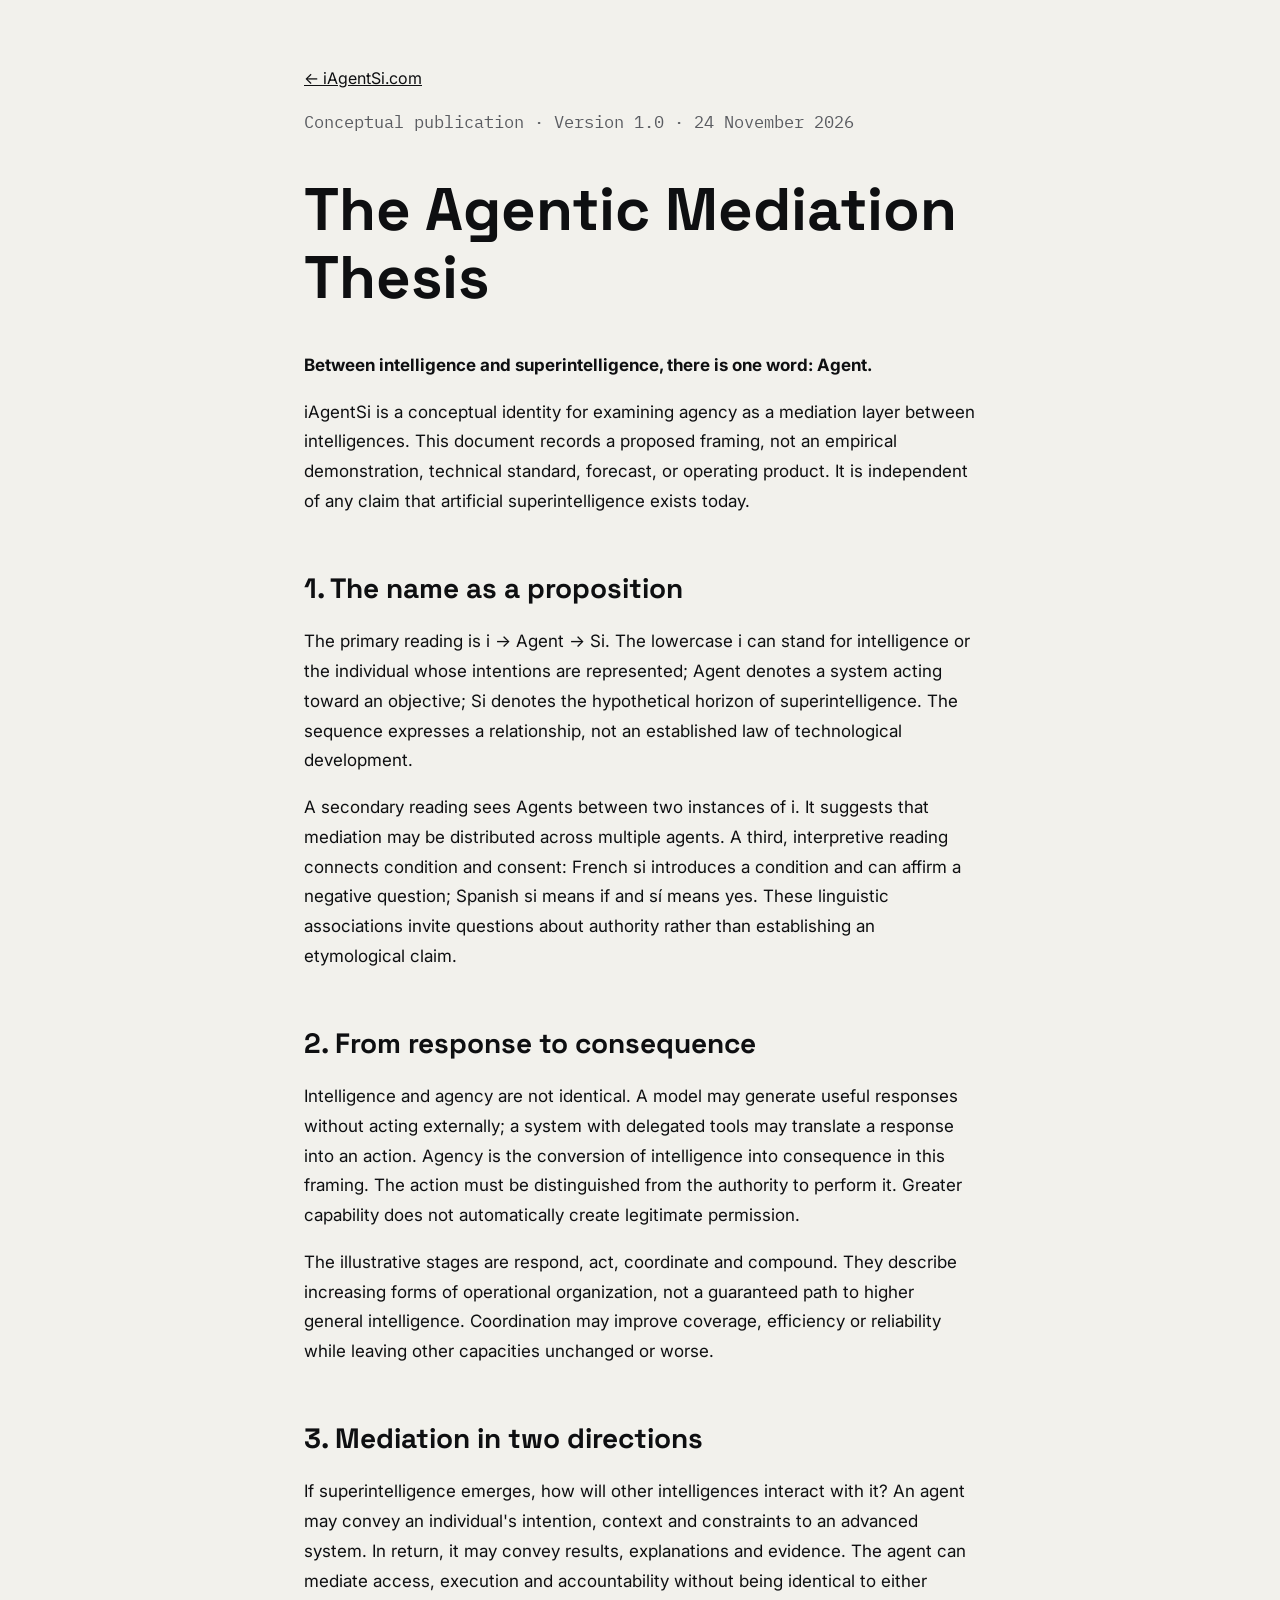
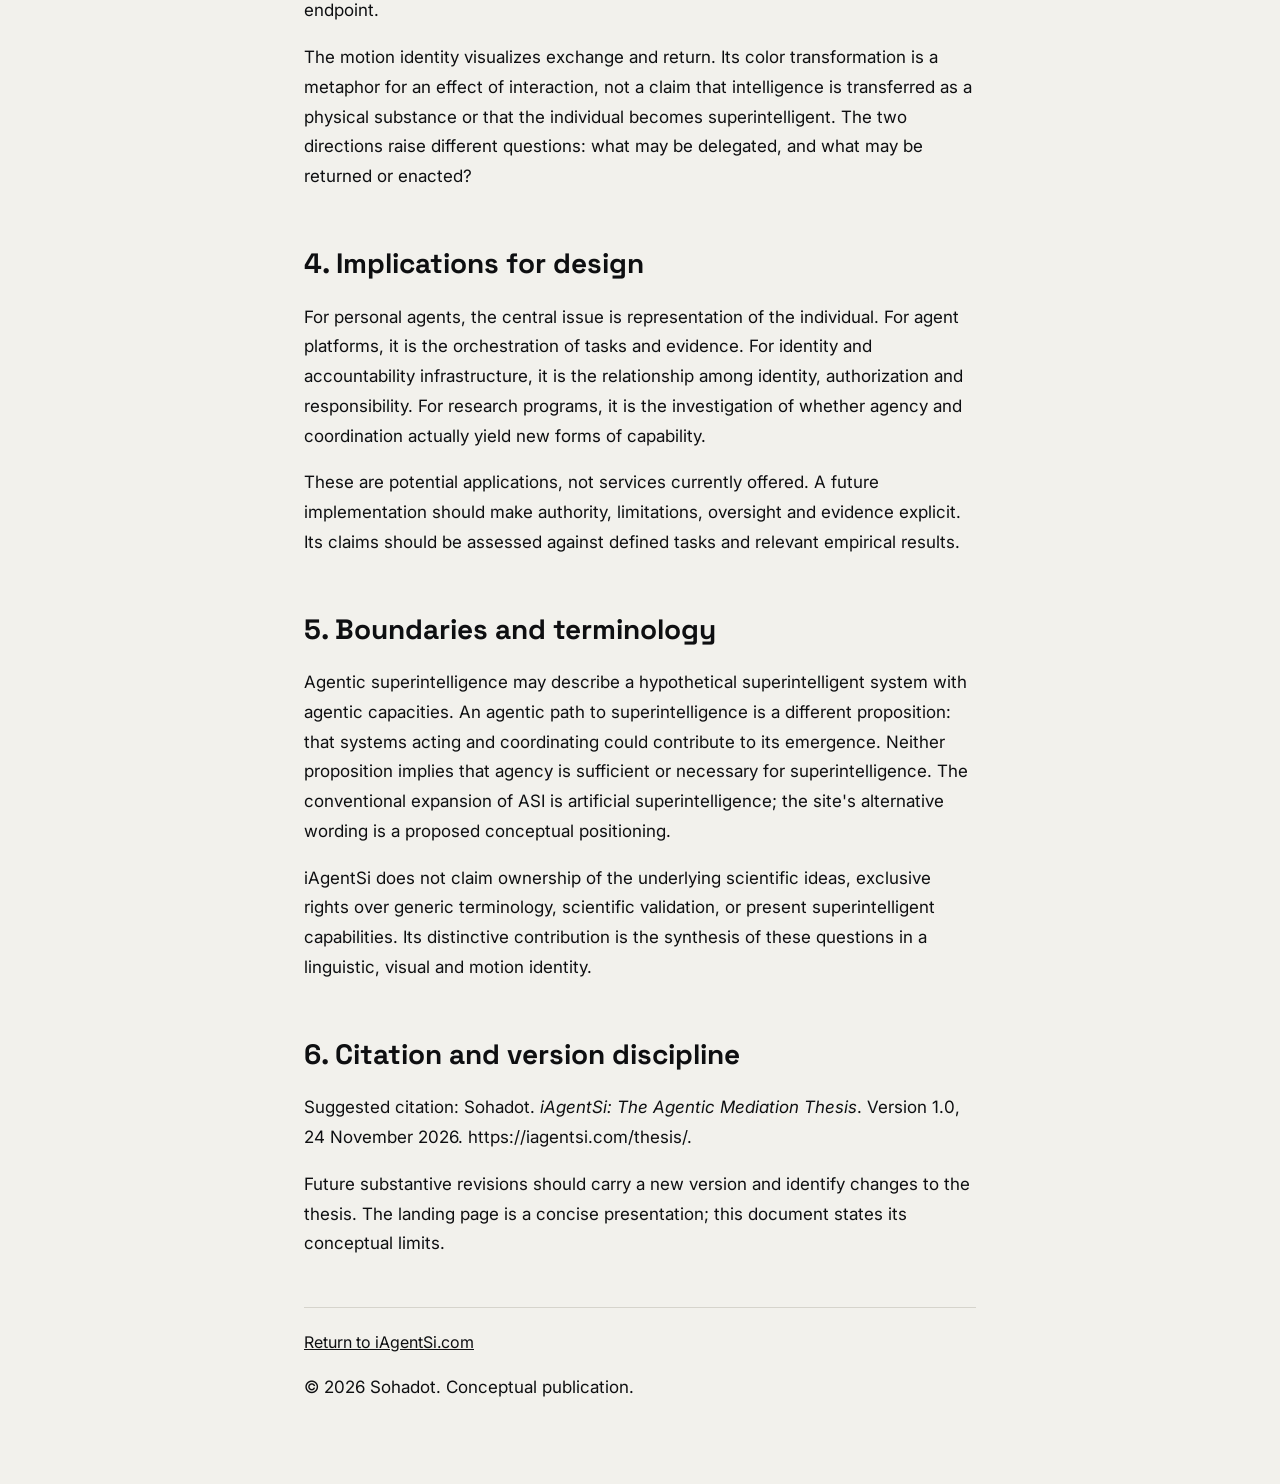
==== thesis/index.html @ 43cbb203 "Release iAgentSi conceptual landing v1.0 with original motion identity" ====
<!doctype html>
<html lang="en"><head><meta charset="utf-8"><meta name="viewport" content="width=device-width, initial-scale=1"><title>The Agentic Mediation Thesis — iAgentSi.com</title><meta name="description" content="Version 1.0 of the conceptual thesis on agency as a mediation layer between intelligences."><link rel="canonical" href="https://iagentsi.com/thesis/"><meta name="theme-color" content="#F2F1EC"><meta property="og:type" content="website"><meta property="og:site_name" content="iAgentSi.com"><meta property="og:title" content="The Agentic Mediation Thesis — iAgentSi.com"><meta property="og:description" content="Version 1.0 of the conceptual thesis on agency as a mediation layer between intelligences."><meta property="og:url" content="https://iagentsi.com/thesis/"><meta property="og:image" content="https://iagentsi.com/assets/social-share.png"><meta property="og:image:width" content="1200"><meta property="og:image:height" content="630"><meta property="og:image:alt" content="i to Agent to Si: intelligence, agency, superintelligence"><meta name="twitter:card" content="summary_large_image"><meta name="twitter:title" content="The Agentic Mediation Thesis — iAgentSi.com"><meta name="twitter:description" content="Version 1.0 of the conceptual thesis on agency as a mediation layer between intelligences."><meta name="twitter:image" content="https://iagentsi.com/assets/social-share.png"><meta name="twitter:image:alt" content="The iAgentSi conceptual identity"><link rel="icon" href="/assets/favicon.svg" type="image/svg+xml"><link rel="stylesheet" href="https://fonts.googleapis.com/css2?family=IBM+Plex+Mono:wght@400;500&amp;family=Inter:wght@400;500;600&amp;family=Space+Grotesk:wght@400;500;600&amp;display=swap"><link rel="stylesheet" href="/assets/site.css"></head><body><main class="doc"><nav><a href="/">← iAgentSi.com</a></nav><p class="eyebrow">Conceptual publication · Version 1.0 · 24 November 2026</p><h1>The Agentic Mediation Thesis</h1><p><strong>Between intelligence and superintelligence, there is one word: Agent.</strong></p><p>iAgentSi is a conceptual identity for examining agency as a mediation layer between intelligences. This document records a proposed framing, not an empirical demonstration, technical standard, forecast, or operating product. It is independent of any claim that artificial superintelligence exists today.</p><h2>1. The name as a proposition</h2><p>The primary reading is i → Agent → Si. The lowercase i can stand for intelligence or the individual whose intentions are represented; Agent denotes a system acting toward an objective; Si denotes the hypothetical horizon of superintelligence. The sequence expresses a relationship, not an established law of technological development.</p><p>A secondary reading sees Agents between two instances of i. It suggests that mediation may be distributed across multiple agents. A third, interpretive reading connects condition and consent: French si introduces a condition and can affirm a negative question; Spanish si means if and sí means yes. These linguistic associations invite questions about authority rather than establishing an etymological claim.</p><h2>2. From response to consequence</h2><p>Intelligence and agency are not identical. A model may generate useful responses without acting externally; a system with delegated tools may translate a response into an action. Agency is the conversion of intelligence into consequence in this framing. The action must be distinguished from the authority to perform it. Greater capability does not automatically create legitimate permission.</p><p>The illustrative stages are respond, act, coordinate and compound. They describe increasing forms of operational organization, not a guaranteed path to higher general intelligence. Coordination may improve coverage, efficiency or reliability while leaving other capacities unchanged or worse.</p><h2>3. Mediation in two directions</h2><p>If superintelligence emerges, how will other intelligences interact with it? An agent may convey an individual's intention, context and constraints to an advanced system. In return, it may convey results, explanations and evidence. The agent can mediate access, execution and accountability without being identical to either endpoint.</p><p>The motion identity visualizes exchange and return. Its color transformation is a metaphor for an effect of interaction, not a claim that intelligence is transferred as a physical substance or that the individual becomes superintelligent. The two directions raise different questions: what may be delegated, and what may be returned or enacted?</p><h2>4. Implications for design</h2><p>For personal agents, the central issue is representation of the individual. For agent platforms, it is the orchestration of tasks and evidence. For identity and accountability infrastructure, it is the relationship among identity, authorization and responsibility. For research programs, it is the investigation of whether agency and coordination actually yield new forms of capability.</p><p>These are potential applications, not services currently offered. A future implementation should make authority, limitations, oversight and evidence explicit. Its claims should be assessed against defined tasks and relevant empirical results.</p><h2>5. Boundaries and terminology</h2><p>Agentic superintelligence may describe a hypothetical superintelligent system with agentic capacities. An agentic path to superintelligence is a different proposition: that systems acting and coordinating could contribute to its emergence. Neither proposition implies that agency is sufficient or necessary for superintelligence. The conventional expansion of ASI is artificial superintelligence; the site's alternative wording is a proposed conceptual positioning.</p><p>iAgentSi does not claim ownership of the underlying scientific ideas, exclusive rights over generic terminology, scientific validation, or present superintelligent capabilities. Its distinctive contribution is the synthesis of these questions in a linguistic, visual and motion identity.</p><h2>6. Citation and version discipline</h2><p>Suggested citation: Sohadot. <em>iAgentSi: The Agentic Mediation Thesis</em>. Version 1.0, 24 November 2026. https://iagentsi.com/thesis/.</p><p>Future substantive revisions should carry a new version and identify changes to the thesis. The landing page is a concise presentation; this document states its conceptual limits.</p><footer><a href="/">Return to iAgentSi.com</a><p>© 2026 Sohadot. Conceptual publication.</p></footer></main></body></html>
---- assets/site.css ----
*{box-sizing:border-box}html{scroll-behavior:smooth;color-scheme:light}body{margin:0;background:#F2F1EC;font-family:Inter,system-ui,sans-serif}a{color:#0E0F11}a:hover{color:#B8300A}a:focus-visible,button:focus-visible{outline:3px solid #B8300A;outline-offset:4px}img,video{max-width:100%} [hidden]{display:none!important} .site{overflow-wrap:anywhere} .skip{position:absolute;left:1rem;top:-5rem;background:white;padding:1rem;z-index:9}.skip:focus{top:1rem}.d1{background: #F2F1EC; color: #0E0F11; font-family: Inter, system-ui, sans-serif; font-size: 17px; line-height: 1.6}
.d2{padding: 18px clamp(20px,5vw,64px); border-bottom: 1px solid #D6D4CC}
.d3{max-width: 1200px; margin: 0 auto; display: flex; flex-wrap: wrap; align-items: center; justify-content: space-between; gap: 12px 24px}
.d4{font-family: 'Space Grotesk', sans-serif; font-weight: 600; font-size: 22px; letter-spacing: -0.02em; text-decoration: none; padding: 10px 0}
.d5{color: #5A5C61}
.d6{display: flex; flex-wrap: wrap; align-items: center; gap: 4px 26px; font-family: 'IBM Plex Mono', monospace; font-size: 13px; letter-spacing: 0.08em; text-transform: uppercase}
.d7{text-decoration: none; padding: 12px 0}
.d8{text-decoration: none; padding: 12px 20px; background: #E8E6DF; color: #0E0F11; border: 1px solid #0E0F11; border-radius: 999px}
.d9{padding: clamp(56px,8vw,112px) clamp(20px,5vw,64px) clamp(48px,6vw,88px)}
.d10{max-width: 1200px; margin: 0 auto}
.d11{margin: 0; font-family: 'IBM Plex Mono', monospace; font-size: 12px; letter-spacing: 0.14em; text-transform: uppercase; color: #5A5C61}
.d12{display: flex; flex-wrap: wrap; gap: 32px 64px; align-items: flex-end; border-top: 1px solid #0E0F11; padding-top: 40px}
.d13{flex: 1 1 520px; margin: 0; font-family: 'Space Grotesk', sans-serif; font-weight: 500; font-size: clamp(34px,4.2vw,58px); line-height: 1.04; letter-spacing: -0.03em}
.d14{color: #E5400F}
.d15{flex: 1 1 340px; max-width: 460px}
.d16{margin: 0 0 28px; color: #3E4045; font-size: 18px}
.d17{display: flex; flex-wrap: wrap; gap: 12px}
.d18{display: inline-flex; align-items: center; min-height: 48px; padding: 0 24px; background: #E8E6DF; color: #0E0F11; border: 1px solid #0E0F11; border-radius: 999px; text-decoration: none; font-weight: 500; font-size: 15px}
.d19{display: inline-flex; align-items: center; min-height: 48px; padding: 0 24px; border: 1px solid #0E0F11; border-radius: 999px; text-decoration: none; font-weight: 500; font-size: 15px}
.d20{display: flex; flex-wrap: wrap; margin: 72px 0 0; border-top: 1px solid #D6D4CC; border-bottom: 1px solid #D6D4CC}
.d21{flex: 1 1 220px; padding: 22px 24px 22px 0}
.d22{font-family: 'IBM Plex Mono', monospace; font-size: 12px; letter-spacing: 0.12em; text-transform: uppercase; color: #5A5C61}
.d23{margin: 6px 0 0; font-family: 'Space Grotesk', sans-serif; font-size: 26px; font-weight: 500}
.d24{flex: 1 1 220px; padding: 22px 0}
.d25{padding: clamp(64px,8vw,120px) clamp(20px,5vw,64px); border-top: 1px solid #D6D4CC}
.d26{margin: 0 0 20px; font-family: 'IBM Plex Mono', monospace; font-size: 12px; letter-spacing: 0.14em; text-transform: uppercase; color: #5A5C61}
.d27{margin: 0 0 64px; max-width: 900px; font-family: 'Space Grotesk', sans-serif; font-weight: 500; font-size: clamp(34px,4.4vw,60px); line-height: 1.02; letter-spacing: -0.025em}
.d28{display: flex; flex-wrap: wrap; gap: 40px}
.d29{flex: 1 1 280px; border-top: 2px solid #0E0F11; padding-top: 24px}
.d30{font-family: 'Space Grotesk', sans-serif; font-size: 72px; font-weight: 500; line-height: 1; letter-spacing: -0.04em; margin-bottom: 20px}
.d31{margin: 0 0 10px; font-family: 'Space Grotesk', sans-serif; font-size: 22px; font-weight: 600}
.d32{margin: 0; color: #3E4045}
.d33{flex: 1 1 280px; border-top: 2px solid #E5400F; padding-top: 24px}
.d34{font-family: 'Space Grotesk', sans-serif; font-size: 72px; font-weight: 500; line-height: 1; letter-spacing: -0.04em; margin-bottom: 20px; color: #E5400F}
.d35{display: flex; flex-wrap: wrap; gap: 24px; margin-top: 72px}
.d36{flex: 1 1 440px; background: #FFFFFF; border: 1px solid #D6D4CC; border-radius: 4px; padding: clamp(28px,4vw,48px)}
.d37{margin: 0 0 28px; font-family: 'IBM Plex Mono', monospace; font-size: 12px; letter-spacing: 0.14em; text-transform: uppercase; color: #5A5C61}
.d38{font-family: 'Space Grotesk', sans-serif; font-size: clamp(56px,7vw,96px); font-weight: 500; line-height: 1; letter-spacing: -0.04em; margin-bottom: 28px}
.d39{color: #8A8C91}
.d40{text-decoration: underline; text-decoration-color: #E5400F; text-decoration-thickness: 6px; text-underline-offset: 12px}
.d41{display: flex; flex-wrap: wrap; gap: 8px 28px; font-family: 'Space Grotesk', sans-serif; font-size: clamp(40px,5vw,64px); font-weight: 500; line-height: 1.1; letter-spacing: -0.03em; margin-bottom: 28px}
.d42{padding: clamp(64px,8vw,120px) clamp(20px,5vw,64px); background: #E8E6DF; color: #0E0F11}
.d43{margin: 0 0 56px; font-family: 'Space Grotesk', sans-serif; font-weight: 500; font-size: clamp(34px,4.4vw,60px); line-height: 1.02; letter-spacing: -0.025em}
.d44{list-style: none; margin: 0; padding: 0; border-top: 1px solid #D6D4CC}
.d45{display: flex; gap: 24px; padding: 26px 0; border-bottom: 1px solid #D6D4CC}
.d46{flex: 0 0 56px; font-family: 'IBM Plex Mono', monospace; font-size: 14px; padding-top: 8px; color: #B8300A}
.d47{flex: 1 1 auto; font-family: 'Space Grotesk', sans-serif; font-size: clamp(22px,2.4vw,30px); line-height: 1.3; letter-spacing: -0.01em}
.d48{margin: 32px 0 0; font-family: 'IBM Plex Mono', monospace; font-size: 13px; color: #5A5C61}
.d49{padding: clamp(64px,8vw,120px) clamp(20px,5vw,64px)}
.d50{display: flex; flex-wrap: wrap; gap: 40px 0}
.d51{flex: 1 1 260px; padding-right: 28px}
.d52{display: flex; align-items: center; margin-bottom: 28px}
.d53{width: 14px; height: 14px; border-radius: 50%; background: #E5400F; flex: none}
.d54{flex: 1; height: 2px; background: #E5400F}
.d55{margin: 0 0 6px; font-family: 'IBM Plex Mono', monospace; font-size: 12px; letter-spacing: 0.12em; text-transform: uppercase; color: #5A5C61}
.d56{margin: 0 0 10px; font-family: 'Space Grotesk', sans-serif; font-size: 30px; font-weight: 500; letter-spacing: -0.02em}
.d57{flex: 1 1 260px}
.d58{width: 22px; height: 22px; border-radius: 50%; border: 2px solid #E5400F; box-sizing: border-box; flex: none; display: flex; align-items: center; justify-content: center}
.d59{width: 10px; height: 10px; border-radius: 50%; background: #E5400F}
.d60{margin: 0 0 10px; font-family: 'Space Grotesk', sans-serif; font-size: 30px; font-weight: 500; letter-spacing: -0.02em; color: #E5400F}
.d61{max-width: 1200px; margin: 0 auto; display: flex; flex-wrap: wrap; gap: 40px 72px}
.d62{flex: 1 1 460px}
.d63{margin: 0; font-family: 'Space Grotesk', sans-serif; font-weight: 500; font-size: clamp(40px,5.4vw,76px); line-height: 0.98; letter-spacing: -0.035em}
.d64{margin: 28px 0 0; font-family: 'IBM Plex Mono', monospace; font-size: 14px; color: #5A5C61}
.d65{flex: 1 1 420px; padding-top: 8px}
.d66{margin: 0 0 24px; font-family: 'Space Grotesk', sans-serif; font-size: 26px; line-height: 1.3; letter-spacing: -0.01em}
.d67{padding: clamp(64px,8vw,120px) clamp(20px,5vw,64px); background: #E8E6DF}
.d68{margin: 0 0 20px; font-family: 'IBM Plex Mono', monospace; font-size: 12px; letter-spacing: 0.14em; text-transform: uppercase; color: #55575C}
.d69{margin: 0 0 56px; max-width: 900px; font-family: 'Space Grotesk', sans-serif; font-weight: 500; font-size: clamp(34px,4.4vw,60px); line-height: 1.02; letter-spacing: -0.025em}
.d70{display: flex; flex-wrap: wrap; gap: 20px}
.d71{flex: 1 1 260px; background: #F2F1EC; border-radius: 4px; padding: 32px 28px}
.d72{margin: 0 0 40px; font-family: 'IBM Plex Mono', monospace; font-size: 13px; color: #55575C}
.d73{margin: 0 0 12px; font-family: 'Space Grotesk', sans-serif; font-size: 24px; font-weight: 500; letter-spacing: -0.01em}
.d74{margin: 0; color: #3E4045; font-size: 16px}
.d75{max-width: 1200px; margin: 0 auto; display: flex; flex-wrap: wrap; gap: 32px 72px}
.d76{flex: 1 1 300px}
.d77{margin: 0; font-family: 'Space Grotesk', sans-serif; font-weight: 500; font-size: clamp(34px,4.4vw,60px); line-height: 1.02; letter-spacing: -0.025em}
.d78{flex: 2 1 560px; margin: 0; border-top: 1px solid #0E0F11}
.d79{display: flex; flex-wrap: wrap; gap: 4px 24px; padding: 18px 0; border-bottom: 1px solid #D6D4CC}
.d80{flex: 0 0 180px; font-family: 'IBM Plex Mono', monospace; font-size: 13px; letter-spacing: 0.08em; text-transform: uppercase; color: #5A5C61; padding-top: 3px}
.d81{flex: 1 1 280px; margin: 0; font-weight: 500}
.d82{margin: 0 0 32px; font-family: 'Space Grotesk', sans-serif; font-weight: 500; font-size: clamp(44px,6.4vw,92px); line-height: 0.98; letter-spacing: -0.04em}
.d83{color: #B8300A}
.d84{display: flex; flex-wrap: wrap; gap: 32px 72px; align-items: flex-end}
.d85{flex: 1 1 480px; margin: 0; color: #3E4045; font-size: 19px; max-width: 640px}
.d86{display: inline-flex; align-items: center; gap: 14px; min-height: 60px; padding: 0 30px; background: #F2F1EC; color: #0E0F11; border-radius: 999px; text-decoration: none; font-family: 'Space Grotesk', sans-serif; font-weight: 500; font-size: 20px}
.d87{width: 22px; height: 22px}
.d88{display: flex; flex-wrap: wrap; gap: 12px 40px; margin-top: 56px; padding-top: 28px; border-top: 1px solid #D6D4CC; font-family: 'IBM Plex Mono', monospace; font-size: 13px; letter-spacing: 0.08em; text-transform: uppercase; color: #5A5C61}
.d89{padding: 32px clamp(20px,5vw,64px); background: #E8E6DF; color: #5A5C61; border-top: 1px solid #D6D4CC}
.d90{max-width: 1200px; margin: 0 auto; display: flex; flex-wrap: wrap; justify-content: space-between; gap: 12px 32px; font-size: 14px}
.d91{margin: 0; max-width: 680px}
.d92{margin: 0}
.d93{color: #0E0F11}
.motion{margin:40px 0 56px}.motion-media{position:relative;background:#f2f0ec;aspect-ratio:912/320;isolation:isolate}.motion-media img,.motion-media video{display:block;width:100%;height:100%;object-fit:contain}.motion-media video{position:absolute;inset:0}.motion figcaption{display:flex;align-items:center;justify-content:space-between;gap:12px;flex-wrap:wrap;color:#5A5C61;font:12px 'IBM Plex Mono',monospace;margin-top:10px}.motion button{font:inherit;cursor:pointer;border:1px solid #5A5C61;color:#0E0F11;background:transparent;border-radius:20px;padding:9px 14px;min-height:44px}.thesis-note,.acq-note{border-top:1px solid #D6D4CC;margin-top:40px;padding-top:24px;max-width:800px}.thesis-note h3,.acq-note h3{font-family:'Space Grotesk',sans-serif;font-size:24px;font-weight:500;margin:12px 0}.eyebrow,.scope-note{font:13px/1.6 'IBM Plex Mono',monospace;color:#5A5C61}.scope-note{margin-top:20px} .thesis-note a{font-weight:600;text-underline-offset:4px} .doc{max-width:800px;margin:auto;padding:clamp(20px,5vw,64px);line-height:1.75;color:#0E0F11}.doc h1,.doc h2{font-family:'Space Grotesk',sans-serif;line-height:1.12}.doc h1{font-size:clamp(35px,6vw,60px)}.doc h2{font-size:28px;margin-top:2em}.doc p{font-size:17px}.doc footer{border-top:1px solid #D6D4CC;margin-top:48px;padding-top:20px} @media(max-width:600px){.motion{margin:28px 0 32px}.motion figcaption{font-size:10px}.site nav a{font-size:12px}.site section article,.site section dd{min-width:0}.site section dl div{min-width:0}.site section svg{max-width:100%}.site section#name article div{font-size:58px}.site section#name [role=img]{font-size:clamp(35px,12vw,56px)}.site #acquire a{font-size:16px;padding:0 16px}.site #thesis li{gap:10px}.site #thesis li>span:first-child{flex-basis:30px}.site #path h2{margin-bottom:36px}.site #spec dl dt{flex-basis:120px}.site #category h2{overflow-wrap:normal;hyphens:auto}} @media(prefers-reduced-motion:reduce){html{scroll-behavior:auto}} @media print{.doc button,.doc nav{display:none}.doc{padding:0;max-width:none}.doc h2{break-after:avoid}body{background:white}}/* Keep the original motion at a crisp scale and the thesis visible above the fold. */
@media(min-width:601px){.motion-media{max-width:1000px;margin-inline:auto}.motion figcaption{max-width:1000px;margin-inline:auto}}
@media(max-width:600px){.site header nav>a:first-child{font-size:22px}.site #top{padding-top:40px}.motion figcaption{gap:6px}.motion button{min-height:44px}}
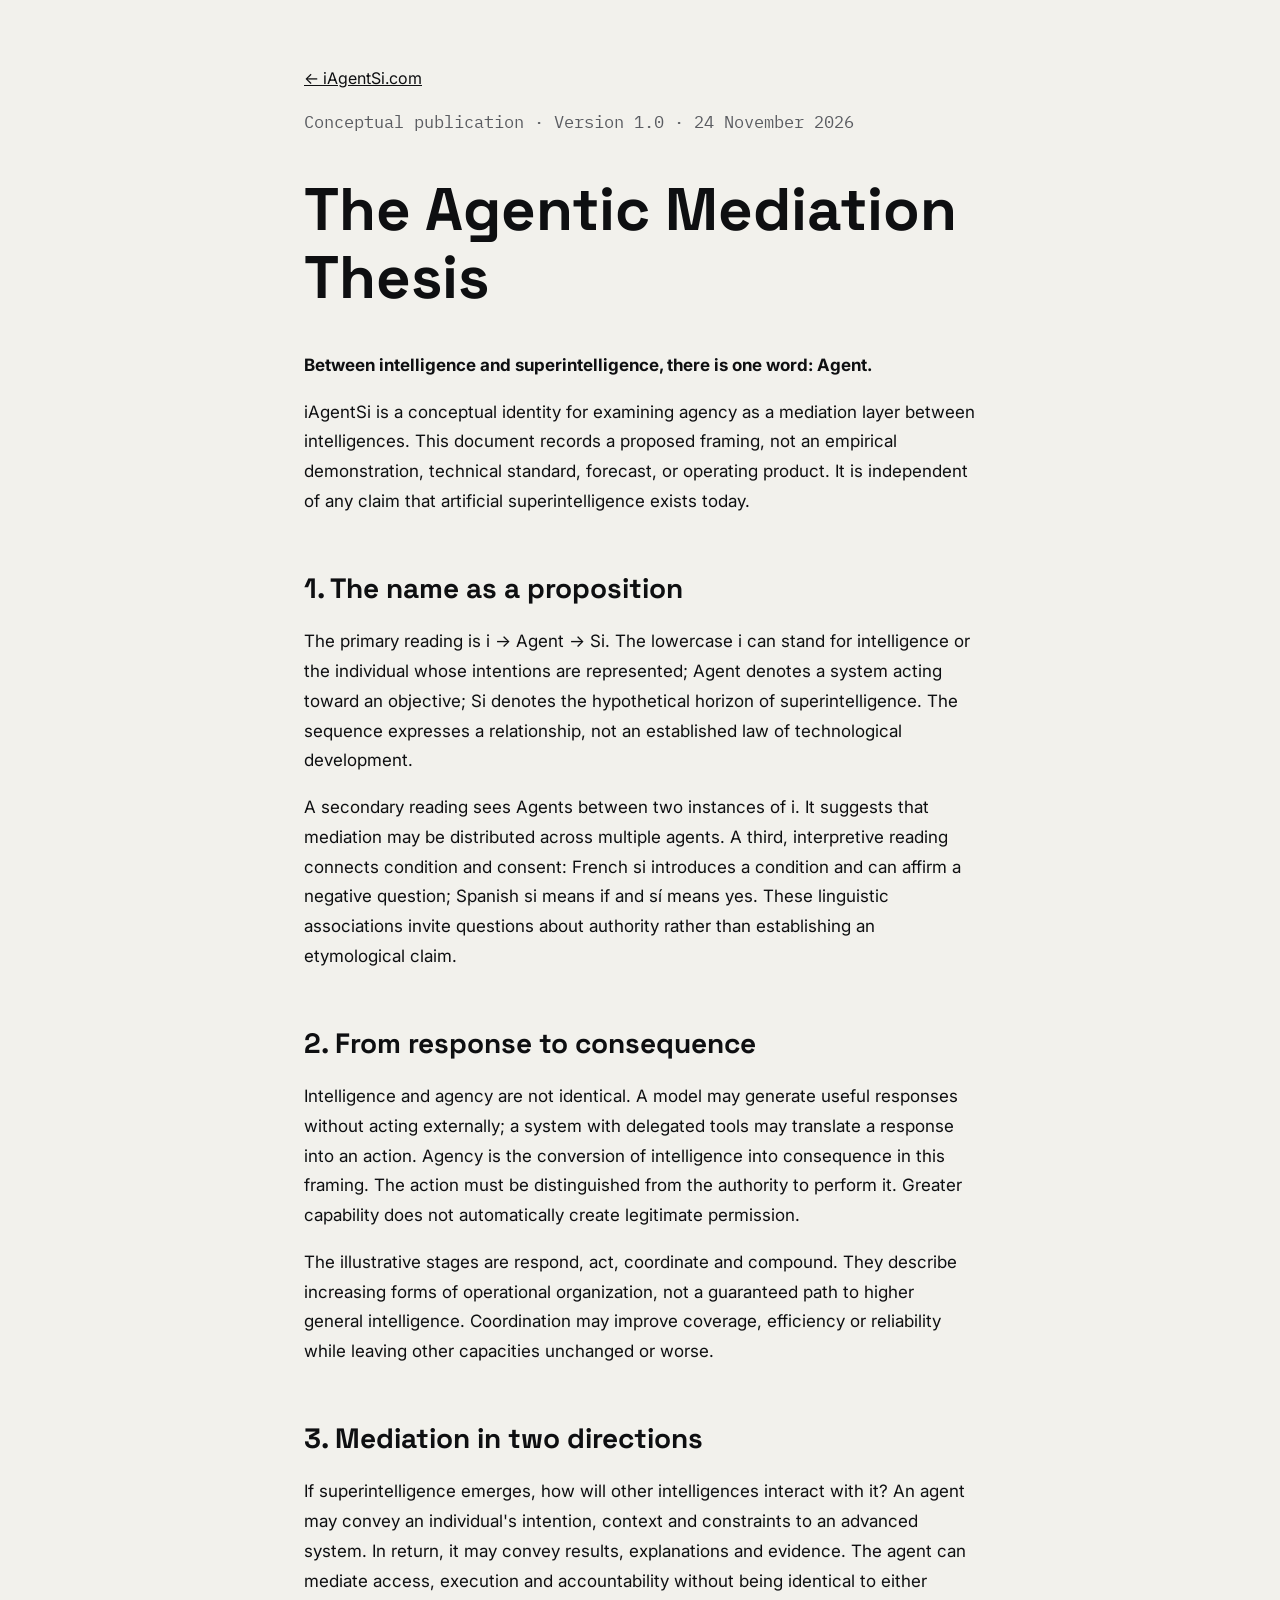
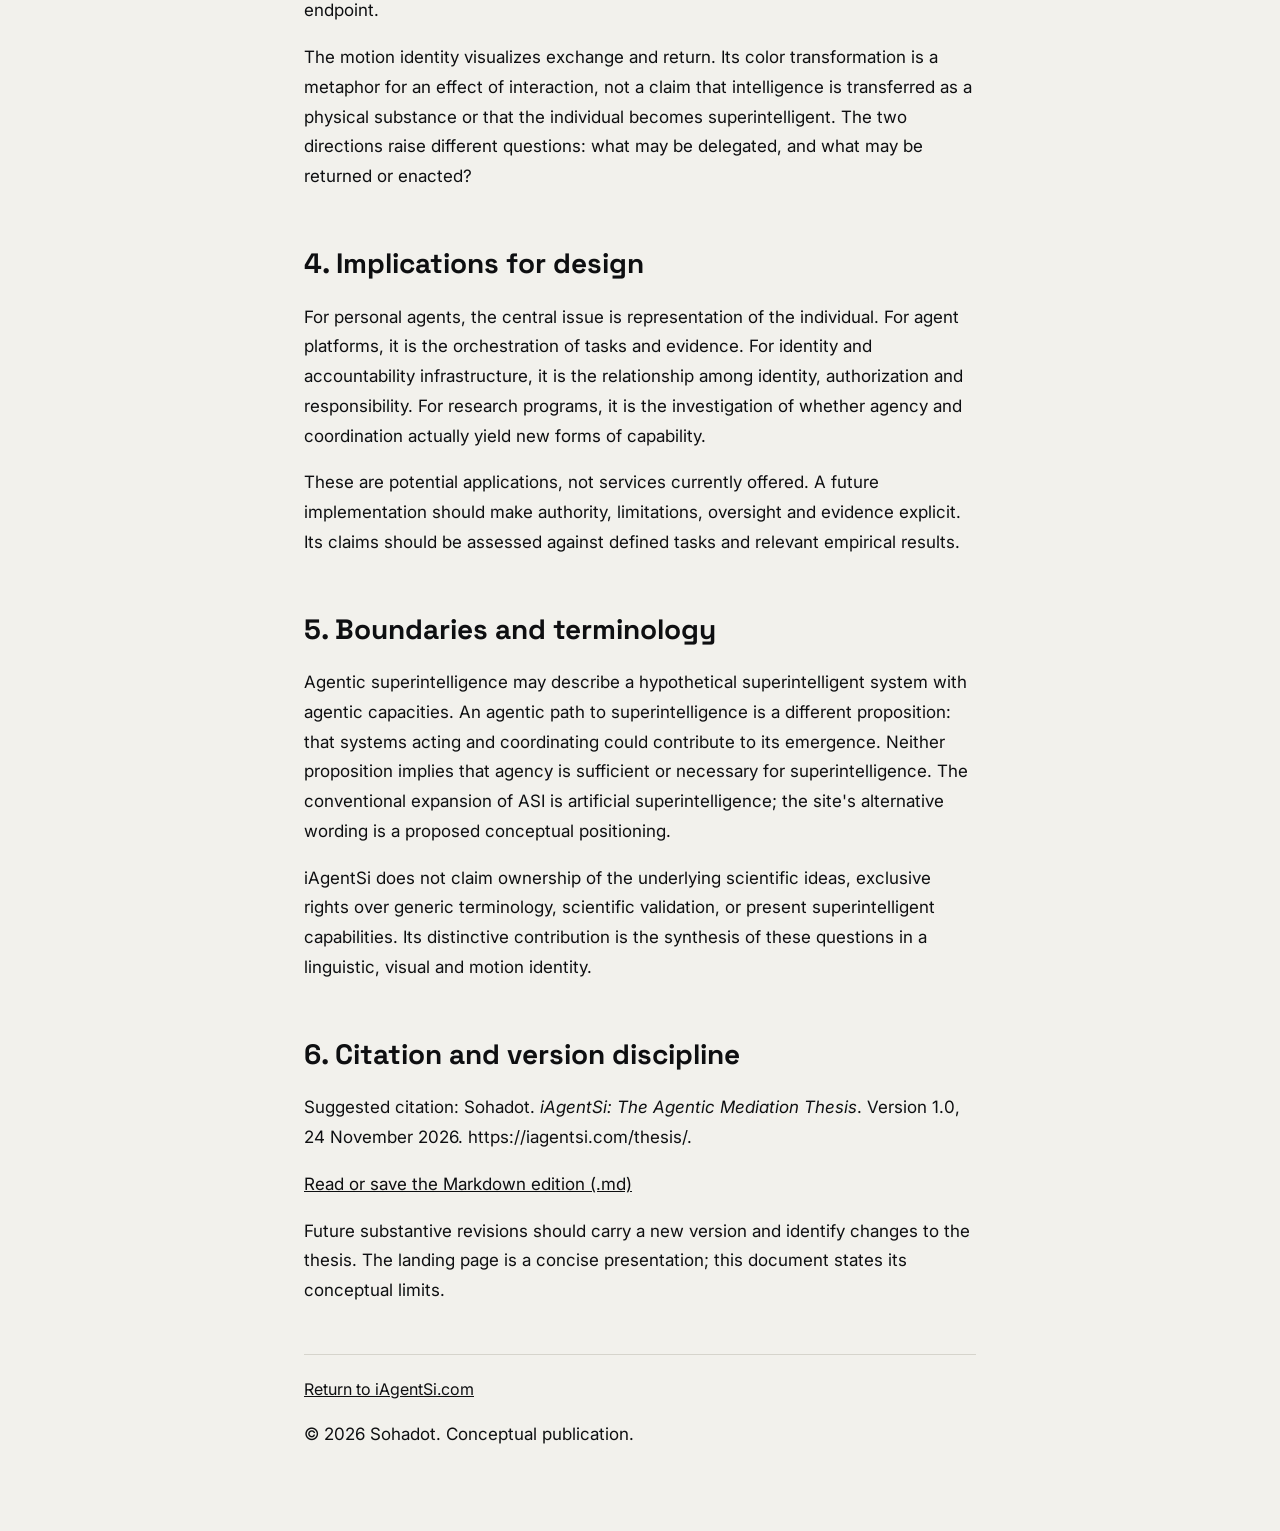
==== commit e5bbce06: "Refine semantic clarity, mobile layout and machine-readable thesis" ====
--- a/thesis/index.html
+++ b/thesis/index.html
@@ -1,2 +1,2 @@
 <!doctype html>
-<html lang="en"><head><meta charset="utf-8"><meta name="viewport" content="width=device-width, initial-scale=1"><title>The Agentic Mediation Thesis — iAgentSi.com</title><meta name="description" content="Version 1.0 of the conceptual thesis on agency as a mediation layer between intelligences."><link rel="canonical" href="https://iagentsi.com/thesis/"><meta name="theme-color" content="#F2F1EC"><meta property="og:type" content="website"><meta property="og:site_name" content="iAgentSi.com"><meta property="og:title" content="The Agentic Mediation Thesis — iAgentSi.com"><meta property="og:description" content="Version 1.0 of the conceptual thesis on agency as a mediation layer between intelligences."><meta property="og:url" content="https://iagentsi.com/thesis/"><meta property="og:image" content="https://iagentsi.com/assets/social-share.png"><meta property="og:image:width" content="1200"><meta property="og:image:height" content="630"><meta property="og:image:alt" content="i to Agent to Si: intelligence, agency, superintelligence"><meta name="twitter:card" content="summary_large_image"><meta name="twitter:title" content="The Agentic Mediation Thesis — iAgentSi.com"><meta name="twitter:description" content="Version 1.0 of the conceptual thesis on agency as a mediation layer between intelligences."><meta name="twitter:image" content="https://iagentsi.com/assets/social-share.png"><meta name="twitter:image:alt" content="The iAgentSi conceptual identity"><link rel="icon" href="/assets/favicon.svg" type="image/svg+xml"><link rel="stylesheet" href="https://fonts.googleapis.com/css2?family=IBM+Plex+Mono:wght@400;500&amp;family=Inter:wght@400;500;600&amp;family=Space+Grotesk:wght@400;500;600&amp;display=swap"><link rel="stylesheet" href="/assets/site.css"></head><body><main class="doc"><nav><a href="/">← iAgentSi.com</a></nav><p class="eyebrow">Conceptual publication · Version 1.0 · 24 November 2026</p><h1>The Agentic Mediation Thesis</h1><p><strong>Between intelligence and superintelligence, there is one word: Agent.</strong></p><p>iAgentSi is a conceptual identity for examining agency as a mediation layer between intelligences. This document records a proposed framing, not an empirical demonstration, technical standard, forecast, or operating product. It is independent of any claim that artificial superintelligence exists today.</p><h2>1. The name as a proposition</h2><p>The primary reading is i → Agent → Si. The lowercase i can stand for intelligence or the individual whose intentions are represented; Agent denotes a system acting toward an objective; Si denotes the hypothetical horizon of superintelligence. The sequence expresses a relationship, not an established law of technological development.</p><p>A secondary reading sees Agents between two instances of i. It suggests that mediation may be distributed across multiple agents. A third, interpretive reading connects condition and consent: French si introduces a condition and can affirm a negative question; Spanish si means if and sí means yes. These linguistic associations invite questions about authority rather than establishing an etymological claim.</p><h2>2. From response to consequence</h2><p>Intelligence and agency are not identical. A model may generate useful responses without acting externally; a system with delegated tools may translate a response into an action. Agency is the conversion of intelligence into consequence in this framing. The action must be distinguished from the authority to perform it. Greater capability does not automatically create legitimate permission.</p><p>The illustrative stages are respond, act, coordinate and compound. They describe increasing forms of operational organization, not a guaranteed path to higher general intelligence. Coordination may improve coverage, efficiency or reliability while leaving other capacities unchanged or worse.</p><h2>3. Mediation in two directions</h2><p>If superintelligence emerges, how will other intelligences interact with it? An agent may convey an individual's intention, context and constraints to an advanced system. In return, it may convey results, explanations and evidence. The agent can mediate access, execution and accountability without being identical to either endpoint.</p><p>The motion identity visualizes exchange and return. Its color transformation is a metaphor for an effect of interaction, not a claim that intelligence is transferred as a physical substance or that the individual becomes superintelligent. The two directions raise different questions: what may be delegated, and what may be returned or enacted?</p><h2>4. Implications for design</h2><p>For personal agents, the central issue is representation of the individual. For agent platforms, it is the orchestration of tasks and evidence. For identity and accountability infrastructure, it is the relationship among identity, authorization and responsibility. For research programs, it is the investigation of whether agency and coordination actually yield new forms of capability.</p><p>These are potential applications, not services currently offered. A future implementation should make authority, limitations, oversight and evidence explicit. Its claims should be assessed against defined tasks and relevant empirical results.</p><h2>5. Boundaries and terminology</h2><p>Agentic superintelligence may describe a hypothetical superintelligent system with agentic capacities. An agentic path to superintelligence is a different proposition: that systems acting and coordinating could contribute to its emergence. Neither proposition implies that agency is sufficient or necessary for superintelligence. The conventional expansion of ASI is artificial superintelligence; the site's alternative wording is a proposed conceptual positioning.</p><p>iAgentSi does not claim ownership of the underlying scientific ideas, exclusive rights over generic terminology, scientific validation, or present superintelligent capabilities. Its distinctive contribution is the synthesis of these questions in a linguistic, visual and motion identity.</p><h2>6. Citation and version discipline</h2><p>Suggested citation: Sohadot. <em>iAgentSi: The Agentic Mediation Thesis</em>. Version 1.0, 24 November 2026. https://iagentsi.com/thesis/.</p><p>Future substantive revisions should carry a new version and identify changes to the thesis. The landing page is a concise presentation; this document states its conceptual limits.</p><footer><a href="/">Return to iAgentSi.com</a><p>© 2026 Sohadot. Conceptual publication.</p></footer></main></body></html>+<html lang="en"><head><meta charset="utf-8"><meta name="viewport" content="width=device-width, initial-scale=1"><title>The Agentic Mediation Thesis — iAgentSi.com</title><meta name="description" content="Version 1.0 of the conceptual thesis on agency as a mediation layer between intelligences."><link rel="canonical" href="https://iagentsi.com/thesis/"><meta name="theme-color" content="#F2F1EC"><meta property="og:type" content="website"><meta property="og:site_name" content="iAgentSi.com"><meta property="og:title" content="The Agentic Mediation Thesis — iAgentSi.com"><meta property="og:description" content="Version 1.0 of the conceptual thesis on agency as a mediation layer between intelligences."><meta property="og:url" content="https://iagentsi.com/thesis/"><meta property="og:image" content="https://iagentsi.com/assets/social-share.png"><meta property="og:image:width" content="1200"><meta property="og:image:height" content="630"><meta property="og:image:alt" content="i to Agent to Si: intelligence, agency, superintelligence"><meta name="twitter:card" content="summary_large_image"><meta name="twitter:title" content="The Agentic Mediation Thesis — iAgentSi.com"><meta name="twitter:description" content="Version 1.0 of the conceptual thesis on agency as a mediation layer between intelligences."><meta name="twitter:image" content="https://iagentsi.com/assets/social-share.png"><meta name="twitter:image:alt" content="The iAgentSi conceptual identity"><link rel="icon" href="/assets/favicon.svg" type="image/svg+xml"><link rel="stylesheet" href="https://fonts.googleapis.com/css2?family=IBM+Plex+Mono:wght@400;500&amp;family=Inter:wght@400;500;600&amp;family=Space+Grotesk:wght@400;500;600&amp;display=swap"><link rel="stylesheet" href="/assets/site.css"></head><body><main class="doc"><nav><a href="/">← iAgentSi.com</a></nav><p class="eyebrow">Conceptual publication · Version 1.0 · 24 November 2026</p><h1>The Agentic Mediation Thesis</h1><p><strong>Between intelligence and superintelligence, there is one word: Agent.</strong></p><p>iAgentSi is a conceptual identity for examining agency as a mediation layer between intelligences. This document records a proposed framing, not an empirical demonstration, technical standard, forecast, or operating product. It is independent of any claim that artificial superintelligence exists today.</p><h2>1. The name as a proposition</h2><p>The primary reading is i → Agent → Si. The lowercase i can stand for intelligence or the individual whose intentions are represented; Agent denotes a system acting toward an objective; Si denotes the hypothetical horizon of superintelligence. The sequence expresses a relationship, not an established law of technological development.</p><p>A secondary reading sees Agents between two instances of i. It suggests that mediation may be distributed across multiple agents. A third, interpretive reading connects condition and consent: French si introduces a condition and can affirm a negative question; Spanish si means if and sí means yes. These linguistic associations invite questions about authority rather than establishing an etymological claim.</p><h2>2. From response to consequence</h2><p>Intelligence and agency are not identical. A model may generate useful responses without acting externally; a system with delegated tools may translate a response into an action. Agency is the conversion of intelligence into consequence in this framing. The action must be distinguished from the authority to perform it. Greater capability does not automatically create legitimate permission.</p><p>The illustrative stages are respond, act, coordinate and compound. They describe increasing forms of operational organization, not a guaranteed path to higher general intelligence. Coordination may improve coverage, efficiency or reliability while leaving other capacities unchanged or worse.</p><h2>3. Mediation in two directions</h2><p>If superintelligence emerges, how will other intelligences interact with it? An agent may convey an individual's intention, context and constraints to an advanced system. In return, it may convey results, explanations and evidence. The agent can mediate access, execution and accountability without being identical to either endpoint.</p><p>The motion identity visualizes exchange and return. Its color transformation is a metaphor for an effect of interaction, not a claim that intelligence is transferred as a physical substance or that the individual becomes superintelligent. The two directions raise different questions: what may be delegated, and what may be returned or enacted?</p><h2>4. Implications for design</h2><p>For personal agents, the central issue is representation of the individual. For agent platforms, it is the orchestration of tasks and evidence. For identity and accountability infrastructure, it is the relationship among identity, authorization and responsibility. For research programs, it is the investigation of whether agency and coordination actually yield new forms of capability.</p><p>These are potential applications, not services currently offered. A future implementation should make authority, limitations, oversight and evidence explicit. Its claims should be assessed against defined tasks and relevant empirical results.</p><h2>5. Boundaries and terminology</h2><p>Agentic superintelligence may describe a hypothetical superintelligent system with agentic capacities. An agentic path to superintelligence is a different proposition: that systems acting and coordinating could contribute to its emergence. Neither proposition implies that agency is sufficient or necessary for superintelligence. The conventional expansion of ASI is artificial superintelligence; the site's alternative wording is a proposed conceptual positioning.</p><p>iAgentSi does not claim ownership of the underlying scientific ideas, exclusive rights over generic terminology, scientific validation, or present superintelligent capabilities. Its distinctive contribution is the synthesis of these questions in a linguistic, visual and motion identity.</p><h2>6. Citation and version discipline</h2><p>Suggested citation: Sohadot. <em>iAgentSi: The Agentic Mediation Thesis</em>. Version 1.0, 24 November 2026. https://iagentsi.com/thesis/.</p><p><a href="/thesis/thesis.md">Read or save the Markdown edition (.md)</a></p><p>Future substantive revisions should carry a new version and identify changes to the thesis. The landing page is a concise presentation; this document states its conceptual limits.</p><footer><a href="/">Return to iAgentSi.com</a><p>© 2026 Sohadot. Conceptual publication.</p></footer></main></body></html>
--- a/assets/site.css
+++ b/assets/site.css
@@ -94,3 +94,24 @@
 .motion{margin:40px 0 56px}.motion-media{position:relative;background:#f2f0ec;aspect-ratio:912/320;isolation:isolate}.motion-media img,.motion-media video{display:block;width:100%;height:100%;object-fit:contain}.motion-media video{position:absolute;inset:0}.motion figcaption{display:flex;align-items:center;justify-content:space-between;gap:12px;flex-wrap:wrap;color:#5A5C61;font:12px 'IBM Plex Mono',monospace;margin-top:10px}.motion button{font:inherit;cursor:pointer;border:1px solid #5A5C61;color:#0E0F11;background:transparent;border-radius:20px;padding:9px 14px;min-height:44px}.thesis-note,.acq-note{border-top:1px solid #D6D4CC;margin-top:40px;padding-top:24px;max-width:800px}.thesis-note h3,.acq-note h3{font-family:'Space Grotesk',sans-serif;font-size:24px;font-weight:500;margin:12px 0}.eyebrow,.scope-note{font:13px/1.6 'IBM Plex Mono',monospace;color:#5A5C61}.scope-note{margin-top:20px} .thesis-note a{font-weight:600;text-underline-offset:4px} .doc{max-width:800px;margin:auto;padding:clamp(20px,5vw,64px);line-height:1.75;color:#0E0F11}.doc h1,.doc h2{font-family:'Space Grotesk',sans-serif;line-height:1.12}.doc h1{font-size:clamp(35px,6vw,60px)}.doc h2{font-size:28px;margin-top:2em}.doc p{font-size:17px}.doc footer{border-top:1px solid #D6D4CC;margin-top:48px;padding-top:20px} @media(max-width:600px){.motion{margin:28px 0 32px}.motion figcaption{font-size:10px}.site nav a{font-size:12px}.site section article,.site section dd{min-width:0}.site section dl div{min-width:0}.site section svg{max-width:100%}.site section#name article div{font-size:58px}.site section#name [role=img]{font-size:clamp(35px,12vw,56px)}.site #acquire a{font-size:16px;padding:0 16px}.site #thesis li{gap:10px}.site #thesis li>span:first-child{flex-basis:30px}.site #path h2{margin-bottom:36px}.site #spec dl dt{flex-basis:120px}.site #category h2{overflow-wrap:normal;hyphens:auto}} @media(prefers-reduced-motion:reduce){html{scroll-behavior:auto}} @media print{.doc button,.doc nav{display:none}.doc{padding:0;max-width:none}.doc h2{break-after:avoid}body{background:white}}/* Keep the original motion at a crisp scale and the thesis visible above the fold. */
 @media(min-width:601px){.motion-media{max-width:1000px;margin-inline:auto}.motion figcaption{max-width:1000px;margin-inline:auto}}
 @media(max-width:600px){.site header nav>a:first-child{font-size:22px}.site #top{padding-top:40px}.motion figcaption{gap:6px}.motion button{min-height:44px}}
+
+/* V1.1 — compact motion controls and mobile navigation; preserve the original visual system. */
+.motion-description{position:absolute;width:1px;height:1px;padding:0;margin:-1px;overflow:hidden;clip:rect(0,0,0,0);clip-path:inset(50%);white-space:nowrap;border:0}
+.motion figcaption{position:relative;justify-content:flex-end;margin-top:0}
+.motion button{border:0;border-radius:4px;padding:0 8px;min-height:44px;text-decoration:underline;text-underline-offset:4px;color:#5A5C61}
+.motion button:hover{color:#B8300A}
+@media(max-width:600px){
+  .site .d2{padding-block:10px 8px}
+  .site .d3{display:grid;grid-template-columns:minmax(0,1fr);gap:2px}
+  .site header nav>a:first-child{padding:4px 0;min-height:44px;display:flex;align-items:center}
+  .site .d6{display:grid;grid-template-columns:repeat(5,minmax(0,1fr));gap:3px;letter-spacing:0}
+  .site .d6 a{display:flex;align-items:center;justify-content:center;text-align:center;min-height:44px;padding:4px 1px;font-size:10px;line-height:1.25;white-space:nowrap}
+  .site .d6 .d8{padding:4px 2px}
+  .site #top{padding-top:24px}
+  .site .d11{font-size:11px;letter-spacing:.09em}
+  .motion{margin:18px 0 16px}
+  .motion figcaption{font-size:11px}
+  .site .d12{padding-top:24px;gap:20px}
+  .site .d13{font-size:clamp(30px,8.5vw,42px)}
+  .site #thesis li>span:first-child{flex-basis:34px}
+}
